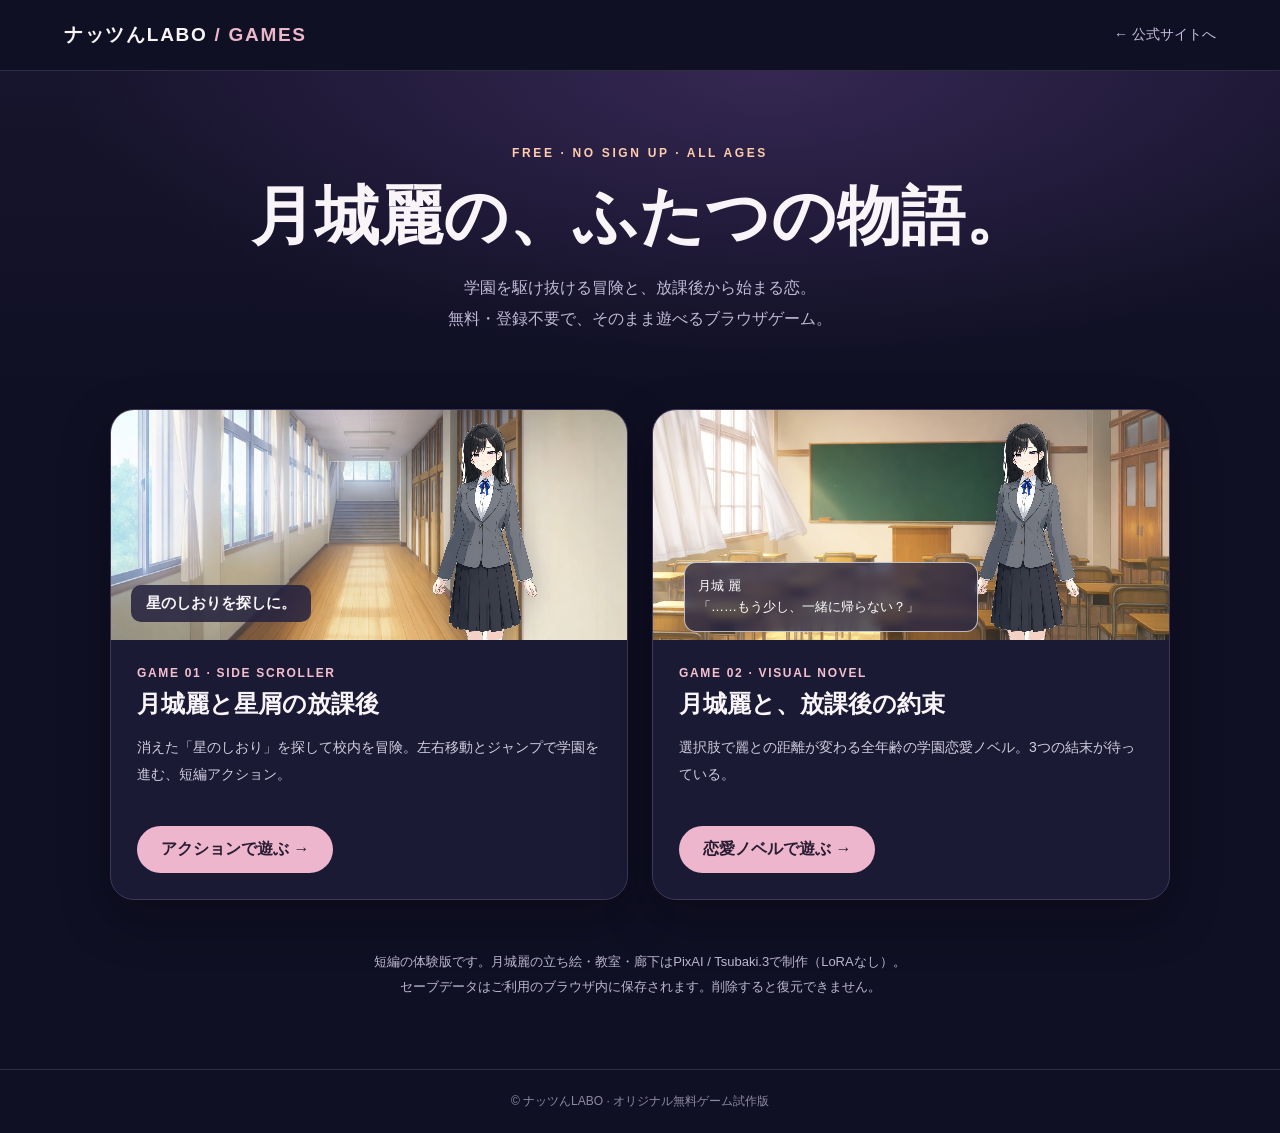
==== games/index.html @ b8f11e73 "Add free Rei school games with PixAI portraits and classroom backgrounds" ====
<!doctype html>
<html lang="ja">
<head>
<meta charset="utf-8"><meta name="viewport" content="width=device-width,initial-scale=1">
<meta name="theme-color" content="#15152d">
<meta name="description" content="ナッツんLABOの無料・登録不要ブラウザゲーム。月城麗が登場する学園アクションと全年齢恋愛ノベル。">
<title>無料ゲーム | ナッツんLABO</title>
<style>
:root{color-scheme:dark;--ink:#f8f4f8;--muted:#bfb8d6}*{box-sizing:border-box}body{margin:0;font-family:-apple-system,BlinkMacSystemFont,"Hiragino Kaku Gothic ProN","Yu Gothic",Meiryo,sans-serif;background:#101024;color:var(--ink)}a{color:inherit}header{border-bottom:1px solid #ffffff20;padding:22px max(5vw,18px);display:flex;justify-content:space-between;align-items:center;gap:12px}.brand{font-size:19px;font-weight:900;letter-spacing:.09em}.back{font-size:14px;color:#c8bfe0;text-decoration:none}.hero{padding:75px 18px 50px;text-align:center;background:radial-gradient(ellipse at 60% 0%,#573d7d77,transparent 65%),linear-gradient(180deg,#17142d,#101024)}.eyebrow{color:#ffccad;letter-spacing:.22em;font-weight:700;font-size:12px}.hero h1{font-size:clamp(31px,5.5vw,64px);line-height:1.3;margin:15px 0}.hero p{color:var(--muted);line-height:1.9;margin:0}.grid{max-width:1100px;margin:0 auto;padding:25px 20px 40px;display:grid;grid-template-columns:repeat(2,minmax(0,1fr));gap:24px}.game{background:#1a1a35;border:1px solid #403759;border-radius:24px;overflow:hidden;box-shadow:0 18px 48px #05040e66}.scene{height:230px;position:relative;overflow:hidden;isolation:isolate}.action{background:linear-gradient(180deg,#d1d8fa,#fadfdc 66%,#dec5cd 66%,#bdb6d1)}.scene .sun{position:absolute;width:130px;height:130px;right:16%;top:22px;border-radius:50%;background:#fff2cc99;box-shadow:0 0 40px #fff3da}.school{position:absolute;bottom:38px;left:9%;width:85%;height:121px;background:linear-gradient(#faf0ef,#d9cad8);border:6px solid #b8a9c8;border-bottom-width:12px;box-shadow:0 8px #817d9a}.windows{display:grid;grid-template-columns:repeat(7,1fr);gap:12px;padding:13px}.windows i{background:#80a7cb;height:23px;border:3px solid #eae7e8;box-shadow:inset 0 10px #b8d2e5}.ground{position:absolute;bottom:0;width:100%;height:43px;background:linear-gradient(#7f91a4 0 5px,#59657a 6px 100%)}.girl{position:absolute;left:32%;bottom:37px;width:55px;height:96px;z-index:2}.hair{position:absolute;left:9px;top:1px;width:38px;height:65px;background:#29213f;border-radius:23px 23px 13px 13px}.head{position:absolute;left:16px;top:12px;width:25px;height:28px;border-radius:40%;background:#f7c9b9}.body{position:absolute;left:9px;top:43px;width:38px;height:34px;border-radius:9px 9px 2px 2px;background:#f4f0f4;border-bottom:15px solid #4f4a76}.body:before{content:'';position:absolute;left:15px;top:3px;border-left:5px solid transparent;border-right:5px solid transparent;border-top:12px solid #b94e70}.legs{position:absolute;top:76px;left:13px;width:9px;height:20px;background:#302d49;box-shadow:19px 0 #302d49}.romance{background:linear-gradient(180deg,#fdc6ce,#fbe7cb 63%,#9d9dc1 64%)}.romance:before{content:'';position:absolute;top:70px;left:8%;right:8%;height:90px;background:repeating-linear-gradient(90deg,#f4eaf5 0 70px,#869bbb 71px 74px,#e4d7e3 75px 83px);border:8px solid #f7eaf0}.romance .girl{transform:scale(1.55);transform-origin:bottom;left:60%;bottom:3px}.romance .dialog{position:absolute;left:6%;bottom:8px;width:57%;padding:13px;border:1px solid #ffffffa8;background:#222244bb;border-radius:12px;color:#fff;font-size:13px;line-height:1.6;backdrop-filter:blur(4px)}.content{padding:26px}.label{color:#f4bfce;font-size:12px;font-weight:800;letter-spacing:.14em}.game h2{font-size:24px;margin:8px 0}.game p{line-height:1.9;color:#d2ccdf;font-size:14px;min-height:78px}.go{display:inline-flex;align-items:center;justify-content:center;background:#edb6cc;color:#291d33;text-decoration:none;padding:13px 24px;border-radius:99px;font-weight:900;min-height:45px}.go:hover{background:#ffd4e2}.note{max-width:1050px;margin:0 auto;padding:10px 22px 70px;text-align:center;font-size:13px;color:#bcb6ce;line-height:1.9}footer{text-align:center;padding:23px;border-top:1px solid #ffffff20;color:#8f88a5;font-size:12px}@media(max-width:680px){.grid{grid-template-columns:1fr}.scene{height:200px}.hero{padding-top:54px}}
.scene.action{background:url('assets/school-hallway.png') center/cover}.scene.romance{background:url('assets/school-classroom.png') center/cover}.scene.romance:before{display:none}.rei-card{position:absolute;height:140%;width:auto;right:9%;top:4%;filter:drop-shadow(0 8px 12px #29213c55)}.scene-caption{position:absolute;bottom:18px;left:20px;padding:9px 15px;border-radius:10px;background:#25223fdc;font-weight:bold;font-size:15px}.romance .dialog{z-index:2}</style>
</head>
<body>
<header><div class="brand">ナッツんLABO <span style="color:#ecb7c9">/ GAMES</span></div><a class="back" href="../">← 公式サイトへ</a></header>
<main><section class="hero"><div class="eyebrow">FREE · NO SIGN UP · ALL AGES</div><h1>月城麗の、ふたつの物語。</h1><p>学園を駆け抜ける冒険と、放課後から始まる恋。<br>無料・登録不要で、そのまま遊べるブラウザゲーム。</p></section>
<section class="grid" aria-label="ゲーム一覧">
<article class="game"><div class="scene action" aria-hidden="true"><canvas class="rei-card" width="944" height="1584"></canvas><span class="scene-caption">星のしおりを探しに。</span></div><div class="content"><div class="label">GAME 01 · SIDE SCROLLER</div><h2>月城麗と星屑の放課後</h2><p>消えた「星のしおり」を探して校内を冒険。左右移動とジャンプで学園を進む、短編アクション。</p><a class="go" href="action/">アクションで遊ぶ →</a></div></article>
<article class="game"><div class="scene romance" aria-hidden="true"><canvas class="rei-card" width="944" height="1584"></canvas><div class="dialog">月城 麗<br>「……もう少し、一緒に帰らない？」</div></div><div class="content"><div class="label">GAME 02 · VISUAL NOVEL</div><h2>月城麗と、放課後の約束</h2><p>選択肢で麗との距離が変わる全年齢の学園恋愛ノベル。3つの結末が待っている。</p><a class="go" href="romance/">恋愛ノベルで遊ぶ →</a></div></article>
</section>
<div class="note">短編の体験版です。月城麗の立ち絵・教室・廊下はPixAI / Tsubaki.3で制作（LoRAなし）。<br>セーブデータはご利用のブラウザ内に保存されます。削除すると復元できません。</div></main>
<footer>© ナッツんLABO · オリジナル無料ゲーム試作版</footer>
<script src="assets/rei-assets.js"></script><script>ReiAssets.load('rei-uniform-smile.png',true).then(image=>{document.querySelectorAll('.rei-card').forEach(canvas=>canvas.getContext('2d').drawImage(image,0,0,canvas.width,canvas.height))}).catch(()=>{});</script></body></html>
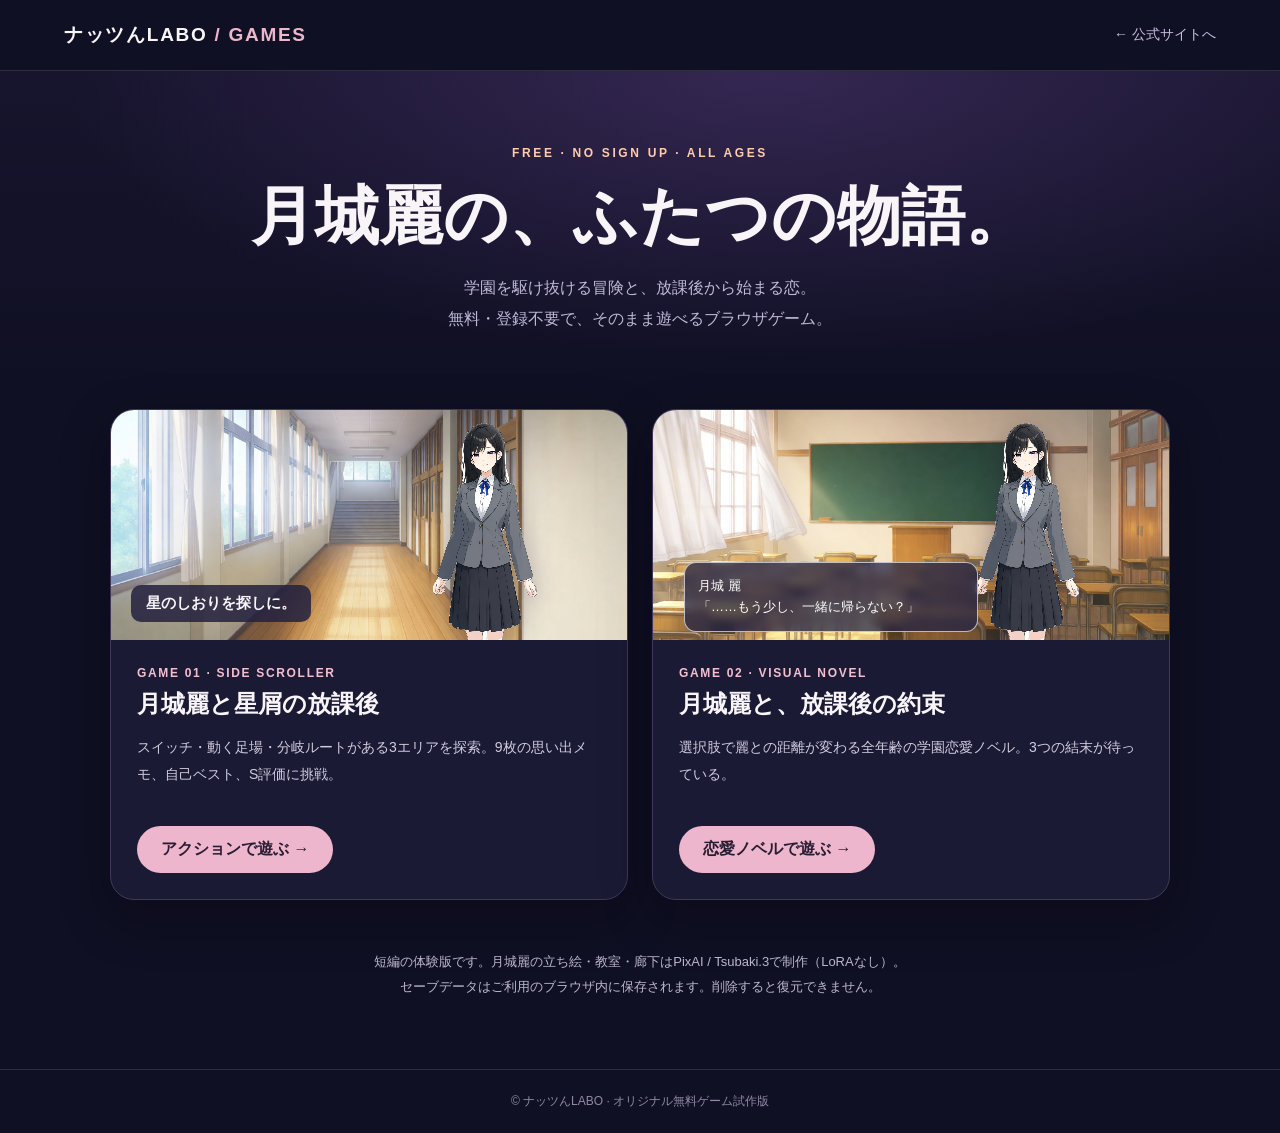
==== commit c386c58a: "Expand Rei action into three school areas with original bookmarks, mechanisms and replay records" ====
--- a/games/index.html
+++ b/games/index.html
@@ -13,7 +13,7 @@
 <header><div class="brand">ナッツんLABO <span style="color:#ecb7c9">/ GAMES</span></div><a class="back" href="../">← 公式サイトへ</a></header>
 <main><section class="hero"><div class="eyebrow">FREE · NO SIGN UP · ALL AGES</div><h1>月城麗の、ふたつの物語。</h1><p>学園を駆け抜ける冒険と、放課後から始まる恋。<br>無料・登録不要で、そのまま遊べるブラウザゲーム。</p></section>
 <section class="grid" aria-label="ゲーム一覧">
-<article class="game"><div class="scene action" aria-hidden="true"><canvas class="rei-card" width="944" height="1584"></canvas><span class="scene-caption">星のしおりを探しに。</span></div><div class="content"><div class="label">GAME 01 · SIDE SCROLLER</div><h2>月城麗と星屑の放課後</h2><p>消えた「星のしおり」を探して校内を冒険。左右移動とジャンプで学園を進む、短編アクション。</p><a class="go" href="action/">アクションで遊ぶ →</a></div></article>
+<article class="game"><div class="scene action" aria-hidden="true"><canvas class="rei-card" width="944" height="1584"></canvas><span class="scene-caption">星のしおりを探しに。</span></div><div class="content"><div class="label">GAME 01 · SIDE SCROLLER</div><h2>月城麗と星屑の放課後</h2><p>スイッチ・動く足場・分岐ルートがある3エリアを探索。9枚の思い出メモ、自己ベスト、S評価に挑戦。</p><a class="go" href="action/">アクションで遊ぶ →</a></div></article>
 <article class="game"><div class="scene romance" aria-hidden="true"><canvas class="rei-card" width="944" height="1584"></canvas><div class="dialog">月城 麗<br>「……もう少し、一緒に帰らない？」</div></div><div class="content"><div class="label">GAME 02 · VISUAL NOVEL</div><h2>月城麗と、放課後の約束</h2><p>選択肢で麗との距離が変わる全年齢の学園恋愛ノベル。3つの結末が待っている。</p><a class="go" href="romance/">恋愛ノベルで遊ぶ →</a></div></article>
 </section>
 <div class="note">短編の体験版です。月城麗の立ち絵・教室・廊下はPixAI / Tsubaki.3で制作（LoRAなし）。<br>セーブデータはご利用のブラウザ内に保存されます。削除すると復元できません。</div></main>
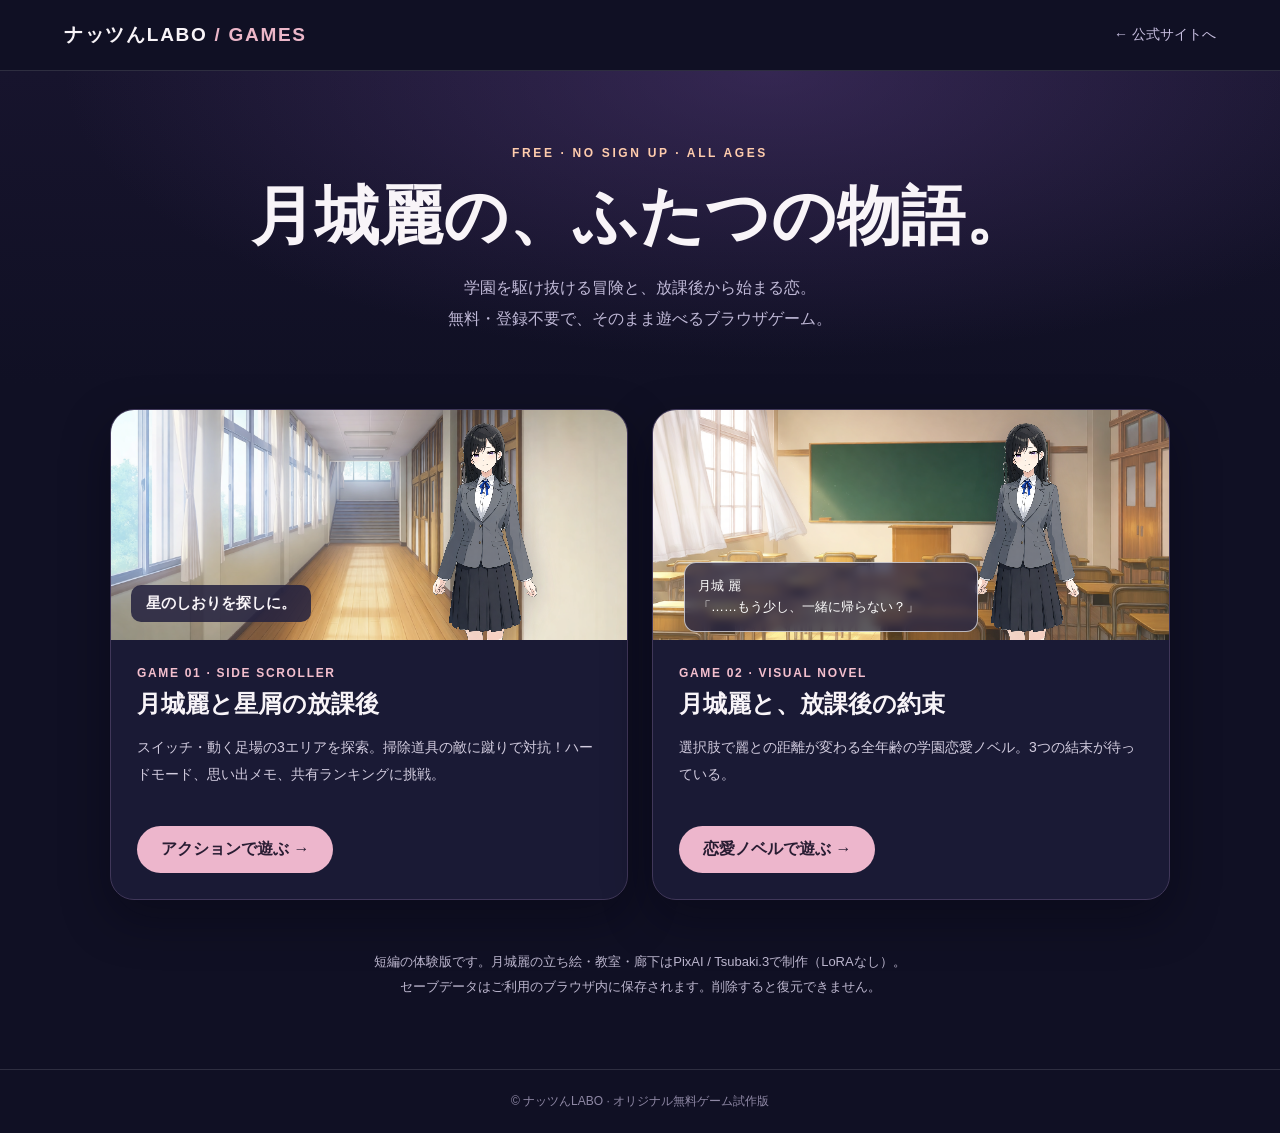
==== commit a1f0fdb8: "Add cleaning-tool enemies, hard mode, kick combat, secret finisher and shared nickname rankings" ====
--- a/games/index.html
+++ b/games/index.html
@@ -13,7 +13,7 @@
 <header><div class="brand">ナッツんLABO <span style="color:#ecb7c9">/ GAMES</span></div><a class="back" href="../">← 公式サイトへ</a></header>
 <main><section class="hero"><div class="eyebrow">FREE · NO SIGN UP · ALL AGES</div><h1>月城麗の、ふたつの物語。</h1><p>学園を駆け抜ける冒険と、放課後から始まる恋。<br>無料・登録不要で、そのまま遊べるブラウザゲーム。</p></section>
 <section class="grid" aria-label="ゲーム一覧">
-<article class="game"><div class="scene action" aria-hidden="true"><canvas class="rei-card" width="944" height="1584"></canvas><span class="scene-caption">星のしおりを探しに。</span></div><div class="content"><div class="label">GAME 01 · SIDE SCROLLER</div><h2>月城麗と星屑の放課後</h2><p>スイッチ・動く足場・分岐ルートがある3エリアを探索。9枚の思い出メモ、自己ベスト、S評価に挑戦。</p><a class="go" href="action/">アクションで遊ぶ →</a></div></article>
+<article class="game"><div class="scene action" aria-hidden="true"><canvas class="rei-card" width="944" height="1584"></canvas><span class="scene-caption">星のしおりを探しに。</span></div><div class="content"><div class="label">GAME 01 · SIDE SCROLLER</div><h2>月城麗と星屑の放課後</h2><p>スイッチ・動く足場の3エリアを探索。掃除道具の敵に蹴りで対抗！ハードモード、思い出メモ、共有ランキングに挑戦。</p><a class="go" href="action/">アクションで遊ぶ →</a></div></article>
 <article class="game"><div class="scene romance" aria-hidden="true"><canvas class="rei-card" width="944" height="1584"></canvas><div class="dialog">月城 麗<br>「……もう少し、一緒に帰らない？」</div></div><div class="content"><div class="label">GAME 02 · VISUAL NOVEL</div><h2>月城麗と、放課後の約束</h2><p>選択肢で麗との距離が変わる全年齢の学園恋愛ノベル。3つの結末が待っている。</p><a class="go" href="romance/">恋愛ノベルで遊ぶ →</a></div></article>
 </section>
 <div class="note">短編の体験版です。月城麗の立ち絵・教室・廊下はPixAI / Tsubaki.3で制作（LoRAなし）。<br>セーブデータはご利用のブラウザ内に保存されます。削除すると復元できません。</div></main>
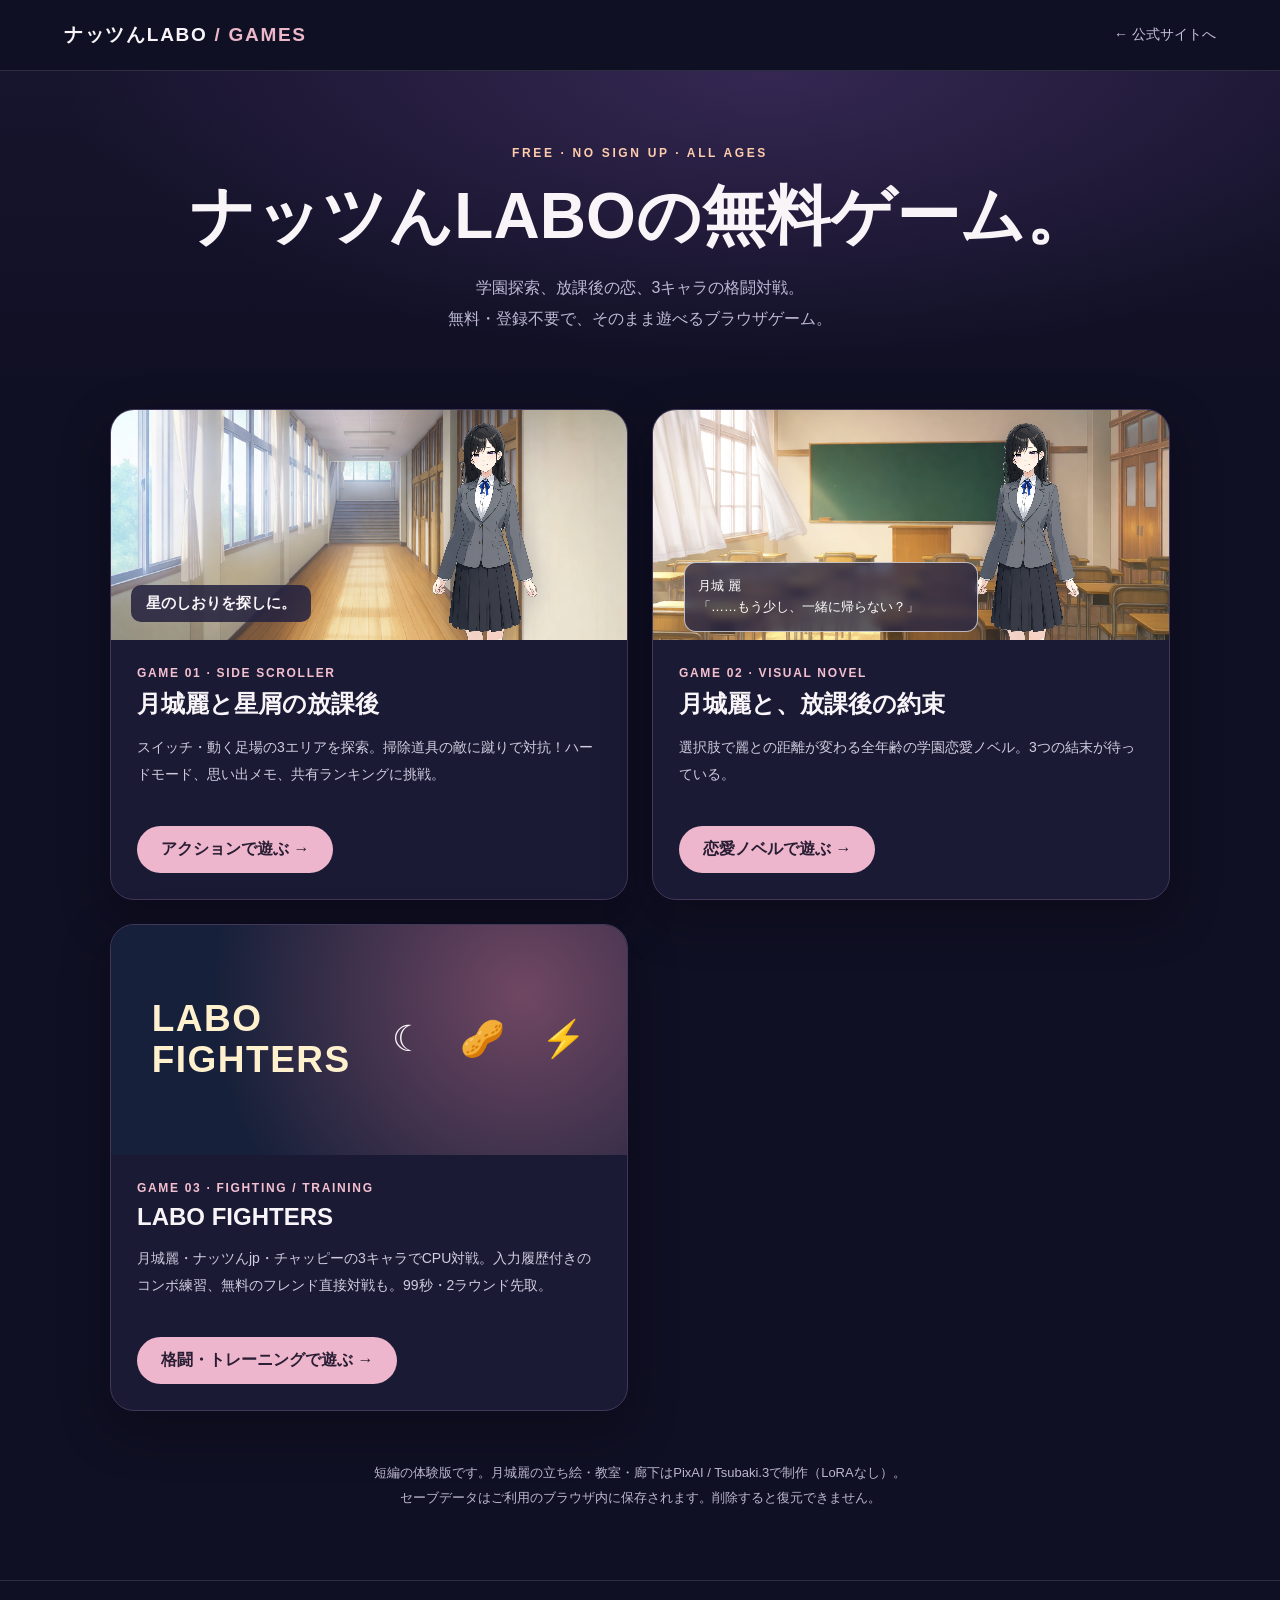
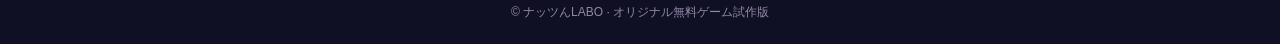
==== commit c31e73a2: "Add LABO FIGHTERS with 3 characters, CPU matches, training tools and direct-only free friend play" ====
--- a/games/index.html
+++ b/games/index.html
@@ -7,14 +7,16 @@
 <title>無料ゲーム | ナッツんLABO</title>
 <style>
 :root{color-scheme:dark;--ink:#f8f4f8;--muted:#bfb8d6}*{box-sizing:border-box}body{margin:0;font-family:-apple-system,BlinkMacSystemFont,"Hiragino Kaku Gothic ProN","Yu Gothic",Meiryo,sans-serif;background:#101024;color:var(--ink)}a{color:inherit}header{border-bottom:1px solid #ffffff20;padding:22px max(5vw,18px);display:flex;justify-content:space-between;align-items:center;gap:12px}.brand{font-size:19px;font-weight:900;letter-spacing:.09em}.back{font-size:14px;color:#c8bfe0;text-decoration:none}.hero{padding:75px 18px 50px;text-align:center;background:radial-gradient(ellipse at 60% 0%,#573d7d77,transparent 65%),linear-gradient(180deg,#17142d,#101024)}.eyebrow{color:#ffccad;letter-spacing:.22em;font-weight:700;font-size:12px}.hero h1{font-size:clamp(31px,5.5vw,64px);line-height:1.3;margin:15px 0}.hero p{color:var(--muted);line-height:1.9;margin:0}.grid{max-width:1100px;margin:0 auto;padding:25px 20px 40px;display:grid;grid-template-columns:repeat(2,minmax(0,1fr));gap:24px}.game{background:#1a1a35;border:1px solid #403759;border-radius:24px;overflow:hidden;box-shadow:0 18px 48px #05040e66}.scene{height:230px;position:relative;overflow:hidden;isolation:isolate}.action{background:linear-gradient(180deg,#d1d8fa,#fadfdc 66%,#dec5cd 66%,#bdb6d1)}.scene .sun{position:absolute;width:130px;height:130px;right:16%;top:22px;border-radius:50%;background:#fff2cc99;box-shadow:0 0 40px #fff3da}.school{position:absolute;bottom:38px;left:9%;width:85%;height:121px;background:linear-gradient(#faf0ef,#d9cad8);border:6px solid #b8a9c8;border-bottom-width:12px;box-shadow:0 8px #817d9a}.windows{display:grid;grid-template-columns:repeat(7,1fr);gap:12px;padding:13px}.windows i{background:#80a7cb;height:23px;border:3px solid #eae7e8;box-shadow:inset 0 10px #b8d2e5}.ground{position:absolute;bottom:0;width:100%;height:43px;background:linear-gradient(#7f91a4 0 5px,#59657a 6px 100%)}.girl{position:absolute;left:32%;bottom:37px;width:55px;height:96px;z-index:2}.hair{position:absolute;left:9px;top:1px;width:38px;height:65px;background:#29213f;border-radius:23px 23px 13px 13px}.head{position:absolute;left:16px;top:12px;width:25px;height:28px;border-radius:40%;background:#f7c9b9}.body{position:absolute;left:9px;top:43px;width:38px;height:34px;border-radius:9px 9px 2px 2px;background:#f4f0f4;border-bottom:15px solid #4f4a76}.body:before{content:'';position:absolute;left:15px;top:3px;border-left:5px solid transparent;border-right:5px solid transparent;border-top:12px solid #b94e70}.legs{position:absolute;top:76px;left:13px;width:9px;height:20px;background:#302d49;box-shadow:19px 0 #302d49}.romance{background:linear-gradient(180deg,#fdc6ce,#fbe7cb 63%,#9d9dc1 64%)}.romance:before{content:'';position:absolute;top:70px;left:8%;right:8%;height:90px;background:repeating-linear-gradient(90deg,#f4eaf5 0 70px,#869bbb 71px 74px,#e4d7e3 75px 83px);border:8px solid #f7eaf0}.romance .girl{transform:scale(1.55);transform-origin:bottom;left:60%;bottom:3px}.romance .dialog{position:absolute;left:6%;bottom:8px;width:57%;padding:13px;border:1px solid #ffffffa8;background:#222244bb;border-radius:12px;color:#fff;font-size:13px;line-height:1.6;backdrop-filter:blur(4px)}.content{padding:26px}.label{color:#f4bfce;font-size:12px;font-weight:800;letter-spacing:.14em}.game h2{font-size:24px;margin:8px 0}.game p{line-height:1.9;color:#d2ccdf;font-size:14px;min-height:78px}.go{display:inline-flex;align-items:center;justify-content:center;background:#edb6cc;color:#291d33;text-decoration:none;padding:13px 24px;border-radius:99px;font-weight:900;min-height:45px}.go:hover{background:#ffd4e2}.note{max-width:1050px;margin:0 auto;padding:10px 22px 70px;text-align:center;font-size:13px;color:#bcb6ce;line-height:1.9}footer{text-align:center;padding:23px;border-top:1px solid #ffffff20;color:#8f88a5;font-size:12px}@media(max-width:680px){.grid{grid-template-columns:1fr}.scene{height:200px}.hero{padding-top:54px}}
-.scene.action{background:url('assets/school-hallway.png') center/cover}.scene.romance{background:url('assets/school-classroom.png') center/cover}.scene.romance:before{display:none}.rei-card{position:absolute;height:140%;width:auto;right:9%;top:4%;filter:drop-shadow(0 8px 12px #29213c55)}.scene-caption{position:absolute;bottom:18px;left:20px;padding:9px 15px;border-radius:10px;background:#25223fdc;font-weight:bold;font-size:15px}.romance .dialog{z-index:2}</style>
+.scene.action{background:url('assets/school-hallway.png') center/cover}.scene.romance{background:url('assets/school-classroom.png') center/cover}.scene.romance:before{display:none}.rei-card{position:absolute;height:140%;width:auto;right:9%;top:4%;filter:drop-shadow(0 8px 12px #29213c55)}.scene-caption{position:absolute;bottom:18px;left:20px;padding:9px 15px;border-radius:10px;background:#25223fdc;font-weight:bold;font-size:15px}.romance .dialog{z-index:2}.fight-scene{background:radial-gradient(circle at 80% 30%,#704763,#17203a 70%);display:flex;align-items:center;justify-content:space-around;gap:10px;padding:25px}.fight-scene strong{font-size:37px;line-height:1.1;color:#fff1ce;letter-spacing:.04em}.fight-scene>span{font-size:36px}
+</style>
 </head>
 <body>
 <header><div class="brand">ナッツんLABO <span style="color:#ecb7c9">/ GAMES</span></div><a class="back" href="../">← 公式サイトへ</a></header>
-<main><section class="hero"><div class="eyebrow">FREE · NO SIGN UP · ALL AGES</div><h1>月城麗の、ふたつの物語。</h1><p>学園を駆け抜ける冒険と、放課後から始まる恋。<br>無料・登録不要で、そのまま遊べるブラウザゲーム。</p></section>
+<main><section class="hero"><div class="eyebrow">FREE · NO SIGN UP · ALL AGES</div><h1>ナッツんLABOの無料ゲーム。</h1><p>学園探索、放課後の恋、3キャラの格闘対戦。<br>無料・登録不要で、そのまま遊べるブラウザゲーム。</p></section>
 <section class="grid" aria-label="ゲーム一覧">
 <article class="game"><div class="scene action" aria-hidden="true"><canvas class="rei-card" width="944" height="1584"></canvas><span class="scene-caption">星のしおりを探しに。</span></div><div class="content"><div class="label">GAME 01 · SIDE SCROLLER</div><h2>月城麗と星屑の放課後</h2><p>スイッチ・動く足場の3エリアを探索。掃除道具の敵に蹴りで対抗！ハードモード、思い出メモ、共有ランキングに挑戦。</p><a class="go" href="action/">アクションで遊ぶ →</a></div></article>
 <article class="game"><div class="scene romance" aria-hidden="true"><canvas class="rei-card" width="944" height="1584"></canvas><div class="dialog">月城 麗<br>「……もう少し、一緒に帰らない？」</div></div><div class="content"><div class="label">GAME 02 · VISUAL NOVEL</div><h2>月城麗と、放課後の約束</h2><p>選択肢で麗との距離が変わる全年齢の学園恋愛ノベル。3つの結末が待っている。</p><a class="go" href="romance/">恋愛ノベルで遊ぶ →</a></div></article>
+<article class="game"><div class="scene fight-scene" aria-hidden="true"><strong>LABO<br>FIGHTERS</strong><span>☾　🥜　⚡</span></div><div class="content"><div class="label">GAME 03 · FIGHTING / TRAINING</div><h2>LABO FIGHTERS</h2><p>月城麗・ナッツんjp・チャッピーの3キャラでCPU対戦。入力履歴付きのコンボ練習、無料のフレンド直接対戦も。99秒・2ラウンド先取。</p><a class="go" href="fight/">格闘・トレーニングで遊ぶ →</a></div></article>
 </section>
 <div class="note">短編の体験版です。月城麗の立ち絵・教室・廊下はPixAI / Tsubaki.3で制作（LoRAなし）。<br>セーブデータはご利用のブラウザ内に保存されます。削除すると復元できません。</div></main>
 <footer>© ナッツんLABO · オリジナル無料ゲーム試作版</footer>
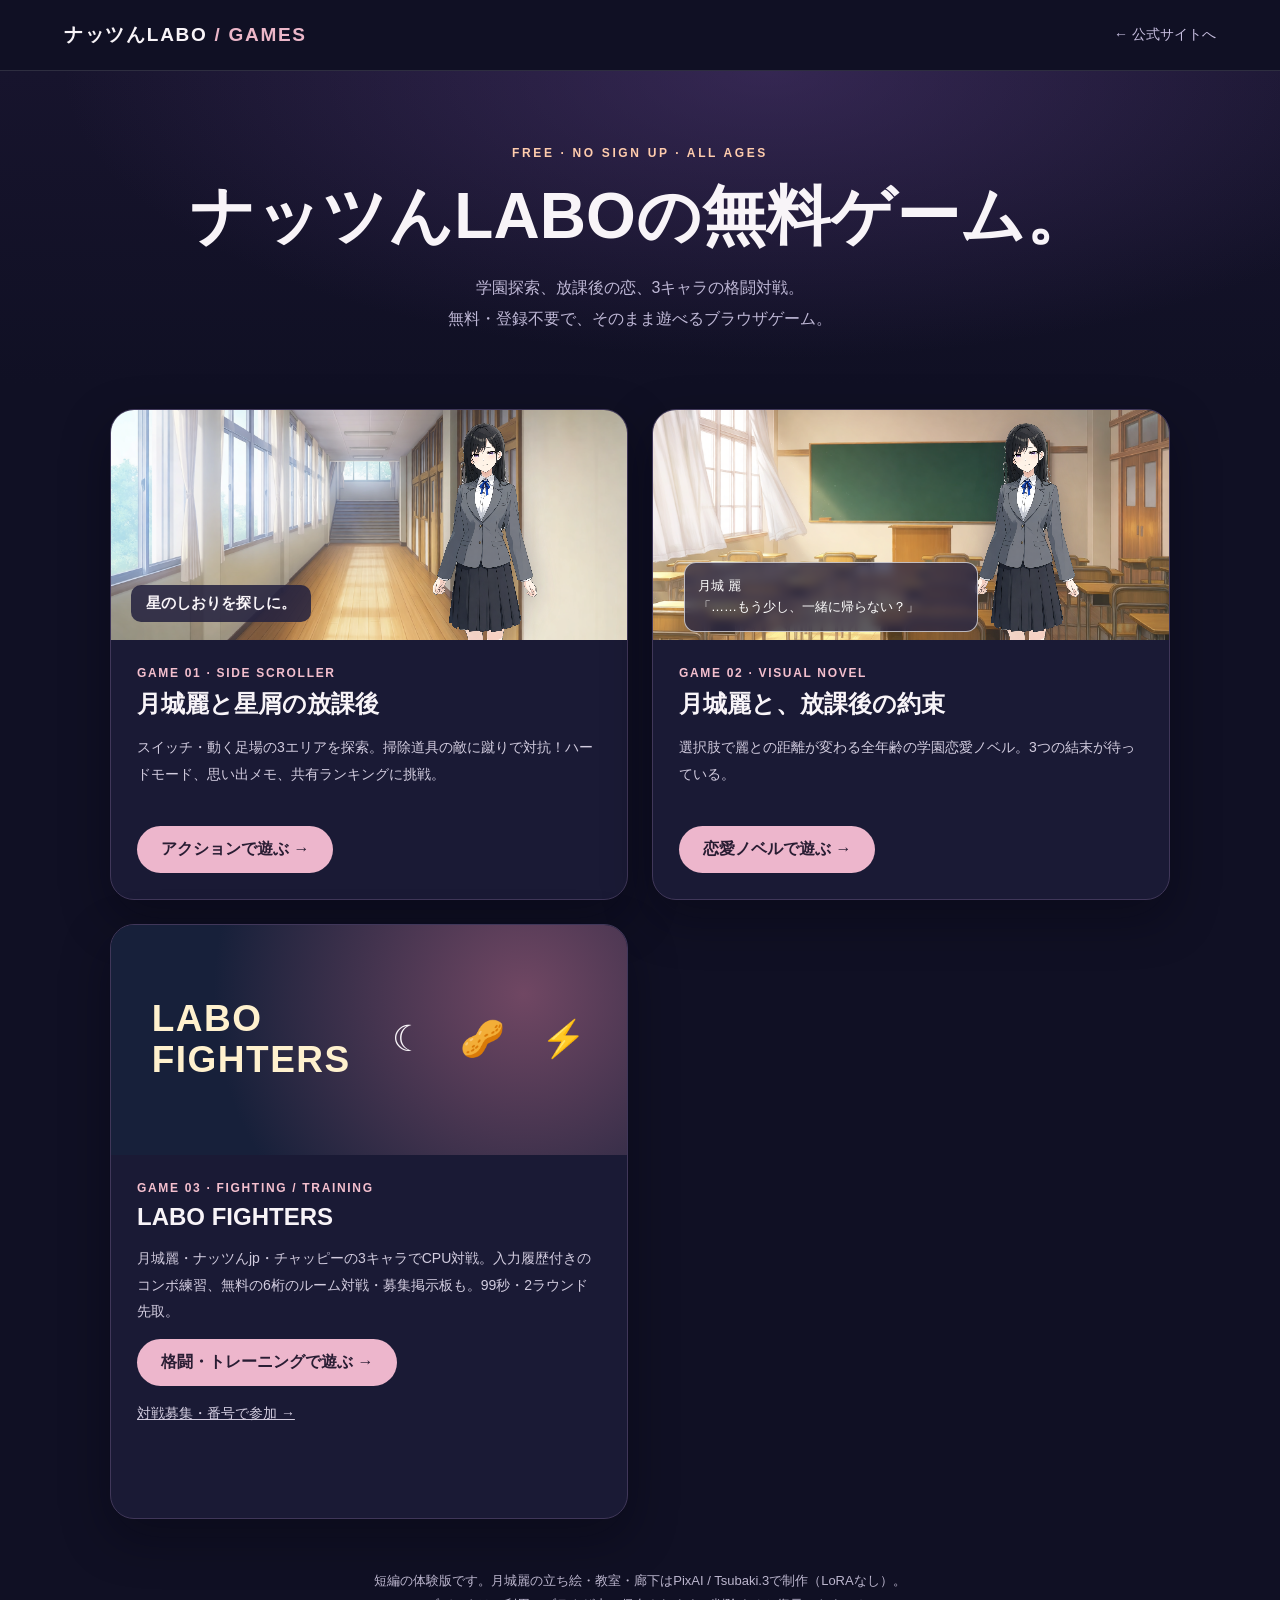
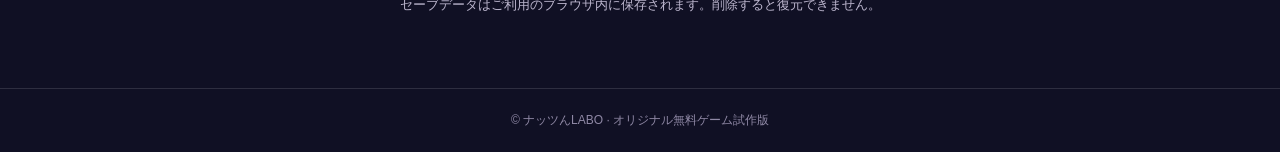
==== commit a3f31f4f: "Add six-digit fighting rooms, recruitment board and capped HTTPS friend play" ====
--- a/games/index.html
+++ b/games/index.html
@@ -16,7 +16,7 @@
 <section class="grid" aria-label="ゲーム一覧">
 <article class="game"><div class="scene action" aria-hidden="true"><canvas class="rei-card" width="944" height="1584"></canvas><span class="scene-caption">星のしおりを探しに。</span></div><div class="content"><div class="label">GAME 01 · SIDE SCROLLER</div><h2>月城麗と星屑の放課後</h2><p>スイッチ・動く足場の3エリアを探索。掃除道具の敵に蹴りで対抗！ハードモード、思い出メモ、共有ランキングに挑戦。</p><a class="go" href="action/">アクションで遊ぶ →</a></div></article>
 <article class="game"><div class="scene romance" aria-hidden="true"><canvas class="rei-card" width="944" height="1584"></canvas><div class="dialog">月城 麗<br>「……もう少し、一緒に帰らない？」</div></div><div class="content"><div class="label">GAME 02 · VISUAL NOVEL</div><h2>月城麗と、放課後の約束</h2><p>選択肢で麗との距離が変わる全年齢の学園恋愛ノベル。3つの結末が待っている。</p><a class="go" href="romance/">恋愛ノベルで遊ぶ →</a></div></article>
-<article class="game"><div class="scene fight-scene" aria-hidden="true"><strong>LABO<br>FIGHTERS</strong><span>☾　🥜　⚡</span></div><div class="content"><div class="label">GAME 03 · FIGHTING / TRAINING</div><h2>LABO FIGHTERS</h2><p>月城麗・ナッツんjp・チャッピーの3キャラでCPU対戦。入力履歴付きのコンボ練習、無料のフレンド直接対戦も。99秒・2ラウンド先取。</p><a class="go" href="fight/">格闘・トレーニングで遊ぶ →</a></div></article>
+<article class="game"><div class="scene fight-scene" aria-hidden="true"><strong>LABO<br>FIGHTERS</strong><span>☾　🥜　⚡</span></div><div class="content"><div class="label">GAME 03 · FIGHTING / TRAINING</div><h2>LABO FIGHTERS</h2><p>月城麗・ナッツんjp・チャッピーの3キャラでCPU対戦。入力履歴付きのコンボ練習、無料の6桁のルーム対戦・募集掲示板も。99秒・2ラウンド先取。</p><a class="go" href="fight/">格闘・トレーニングで遊ぶ →</a><p><a href="fight/#lobby">対戦募集・番号で参加 →</a></p></div></article>
 </section>
 <div class="note">短編の体験版です。月城麗の立ち絵・教室・廊下はPixAI / Tsubaki.3で制作（LoRAなし）。<br>セーブデータはご利用のブラウザ内に保存されます。削除すると復元できません。</div></main>
 <footer>© ナッツんLABO · オリジナル無料ゲーム試作版</footer>
